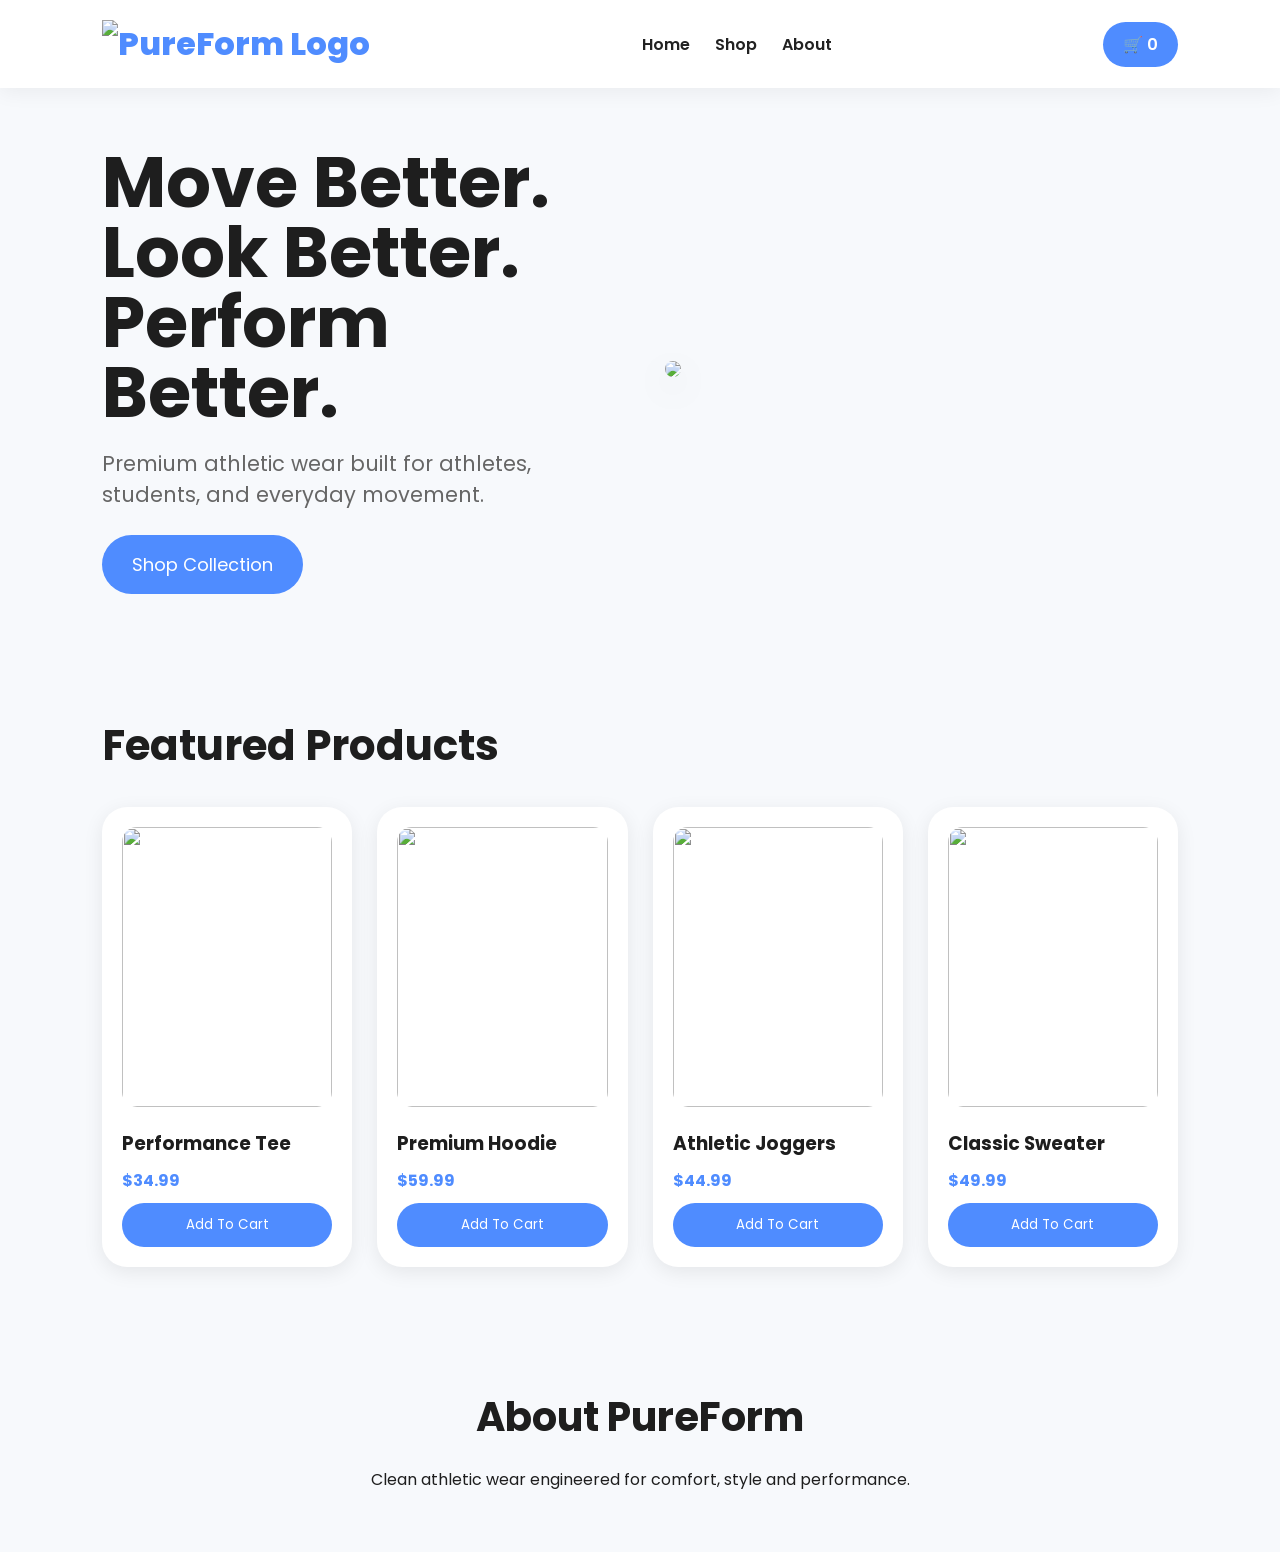
==== index.html @ 81ca189f "Update index.html" ====
<!DOCTYPE html>
<html lang="en">
<head>
<meta charset="UTF-8">
<meta name="viewport" content="width=device-width, initial-scale=1.0">
<title>PureForm</title>
<link rel="stylesheet" href="style.css">
</head>

<body>

<nav>
<div class="logo">
<img src="pureform-logo.png" alt="PureForm Logo">
</div>

<div class="nav-links">
<a href="#">Home</a>
<a href="#shop">Shop</a>
<a href="#about">About</a>
</div>

<div class="cart">
🛒 0
</div>
</nav>

<section class="hero">

<div class="hero-text">

<h1>
Move Better.<br>
Look Better.<br>
Perform Better.
</h1>

<p>
Premium athletic wear built for athletes, students, and everyday movement.
</p>

<button>
Shop Collection
</button>

</div>

<div class="hero-image">

<img src="https://images.unsplash.com/photo-1515886657613-9f3515b0c78f?w=1200">

</div>

</section>

<section id="shop" class="products">

<h2>Featured Products</h2>

<div class="product-grid">

<div class="product-card">
<img src="https://images.unsplash.com/photo-1521572163474-6864f9cf17ab?w=800">
<h3>Performance Tee</h3>
<p>$34.99</p>
<button>Add To Cart</button>
</div>

<div class="product-card">
<img src="https://images.unsplash.com/photo-1556821840-3a63f95609a7?w=800">
<h3>Premium Hoodie</h3>
<p>$59.99</p>
<button>Add To Cart</button>
</div>

<div class="product-card">
<img src="https://images.unsplash.com/photo-1506629905607-343cb1d8f6c8?w=800">
<h3>Athletic Joggers</h3>
<p>$44.99</p>
<button>Add To Cart</button>
</div>

<div class="product-card">
<img src="https://images.unsplash.com/photo-1503341504253-dff4815485f1?w=800">
<h3>Classic Sweater</h3>
<p>$49.99</p>
<button>Add To Cart</button>
</div>

</div>

</section>

<section id="about" class="about">

<h2>About PureForm</h2>

<p>
Clean athletic wear engineered for comfort, style and performance.
</p>

</section>

</body>
</html>
---- style.css ----
@import url('https://fonts.googleapis.com/css2?family=Poppins:wght@300;400;500;600;700;800&display=swap');

*{
margin:0;
padding:0;
box-sizing:border-box;
font-family:'Poppins',sans-serif;
}

body{
background:#f7f9fc;
color:#1e1e1e;
}

nav{
display:flex;
justify-content:space-between;
align-items:center;
padding:20px 8%;
background:white;
box-shadow:0 4px 20px rgba(0,0,0,.06);
position:sticky;
top:0;
z-index:999;
}

.logo{
font-size:32px;
font-weight:800;
color:#4f8cff;
}

.nav-links{
display:flex;
gap:25px;
}

.nav-links a{
text-decoration:none;
color:#222;
font-weight:600;
}

.cart{
background:#4f8cff;
color:white;
padding:10px 20px;
border-radius:999px;
font-weight:600;
}

.hero{
display:grid;
grid-template-columns:1fr 1fr;
padding:60px 8%;
align-items:center;
gap:50px;
}

.hero h1{
font-size:70px;
line-height:1;
margin-bottom:20px;
}

.hero p{
font-size:21px;
color:#666;
margin-bottom:25px;
}

.hero button{
padding:16px 30px;
border:none;
background:#4f8cff;
color:white;
border-radius:999px;
font-size:18px;
cursor:pointer;
}

.hero img{
width:100%;
border-radius:30px;
box-shadow:0 12px 40px rgba(0,0,0,.12);
}

.products{
padding:60px 8%;
}

.products h2{
font-size:42px;
margin-bottom:30px;
}

.product-grid{
display:grid;
grid-template-columns:repeat(auto-fit,minmax(250px,1fr));
gap:25px;
}

.product-card{
background:white;
border-radius:25px;
padding:20px;
box-shadow:0 5px 20px rgba(0,0,0,.08);
}

.product-card img{
width:100%;
height:280px;
object-fit:cover;
border-radius:15px;
}

.product-card h3{
margin-top:15px;
}

.product-card p{
margin:10px 0;
color:#4f8cff;
font-weight:700;
}

.product-card button{
width:100%;
padding:12px;
background:#4f8cff;
color:white;
border:none;
border-radius:999px;
cursor:pointer;
}

.about{
padding:60px 8%;
text-align:center;
}

.about h2{
margin-bottom:20px;
font-size:40px;
}

@media(max-width:900px){

.hero{
grid-template-columns:1fr;
}

.hero h1{
font-size:52px;
}

.nav-links{
display:none;
}

}
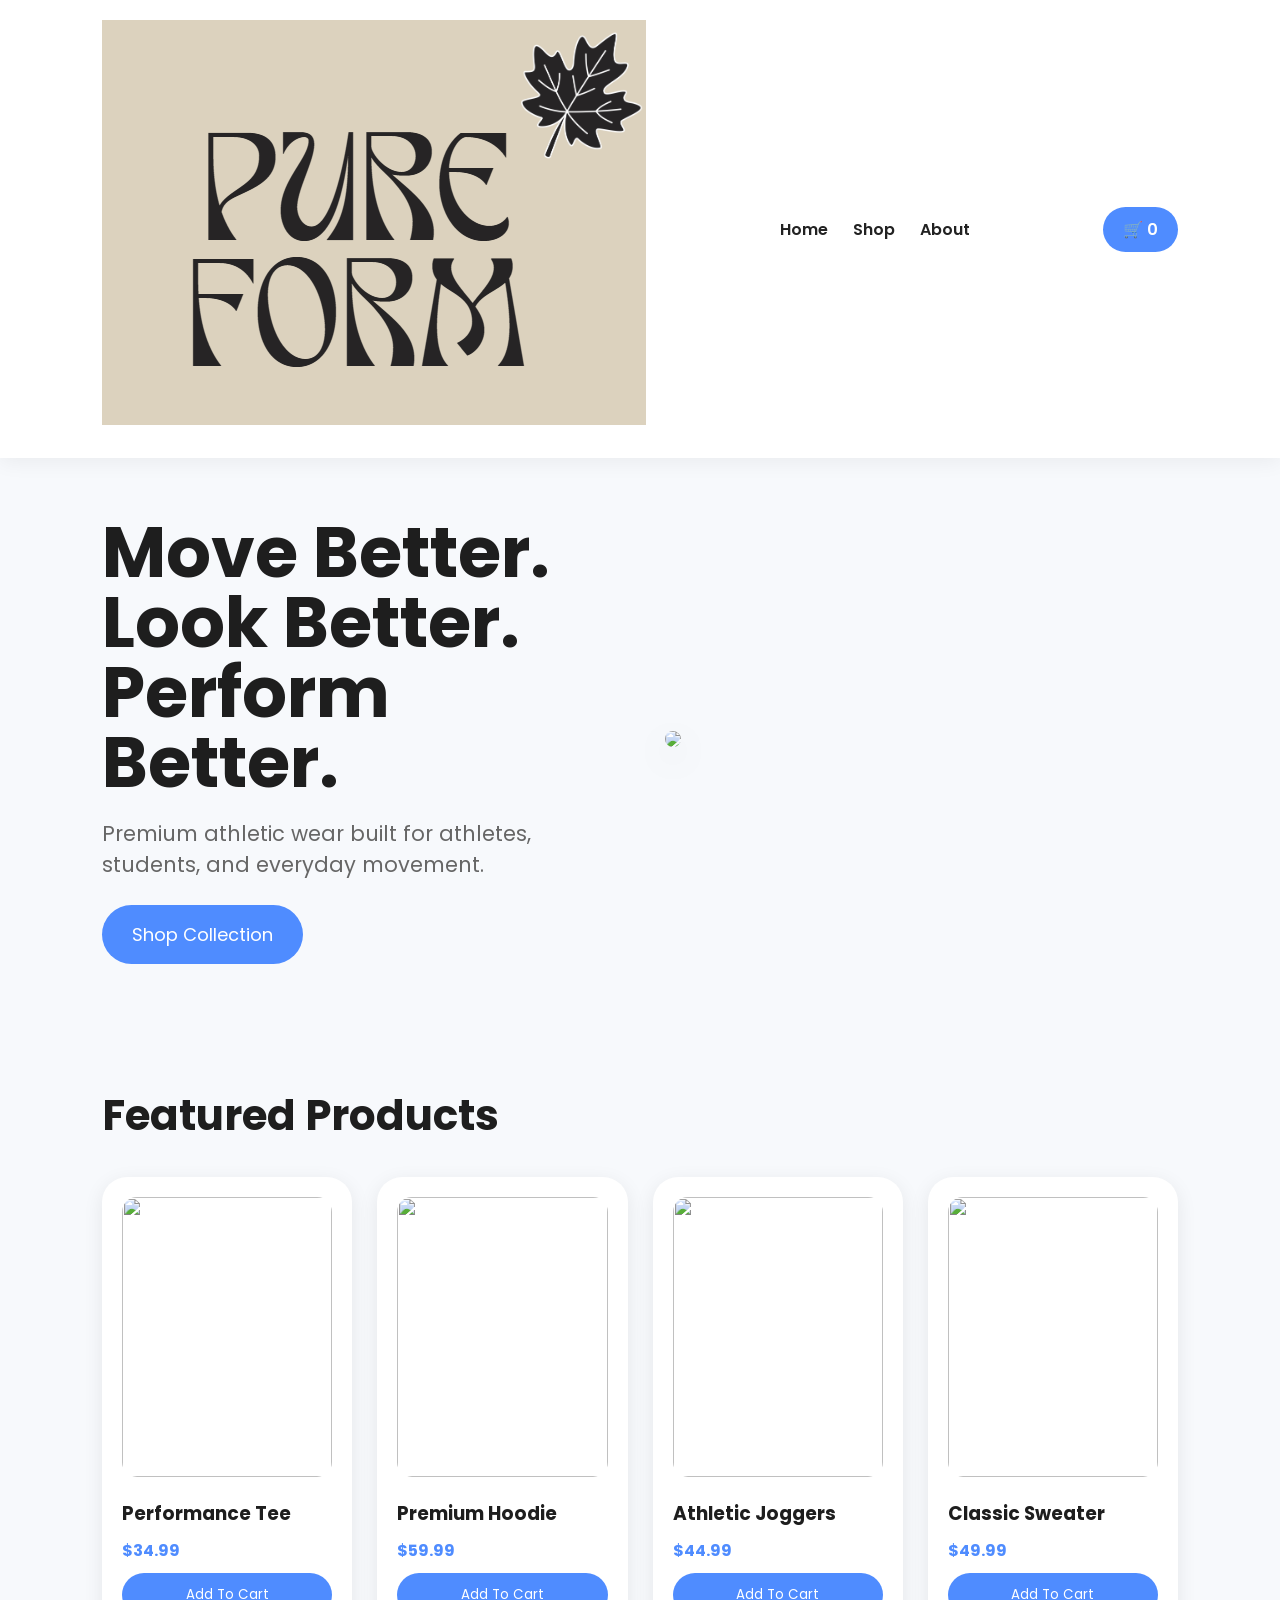
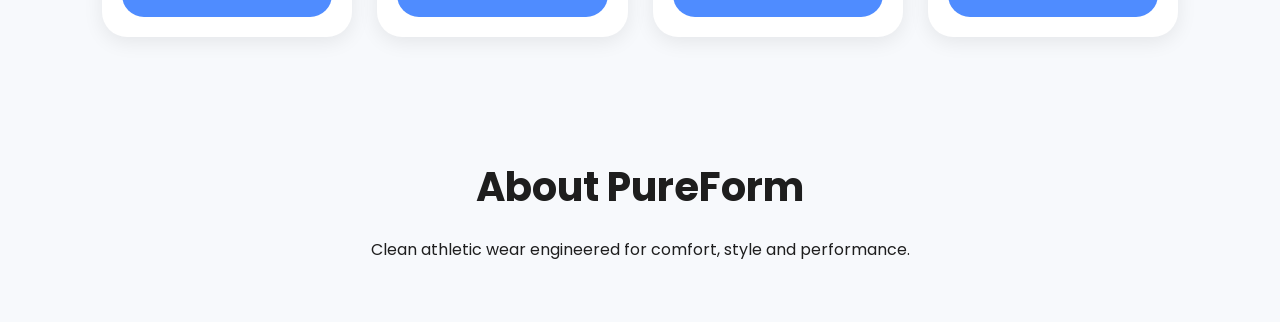
==== commit 9f1f24a4: "Replace logo image with a new screenshot" ====
--- a/index.html
+++ b/index.html
@@ -11,7 +11,7 @@
 
 <nav>
 <div class="logo">
-<img src="pureform-logo.png" alt="PureForm Logo">
+<img src="Screenshot 2026-11-22 224757.png" alt="PureForm Logo">
 </div>
 
 <div class="nav-links">
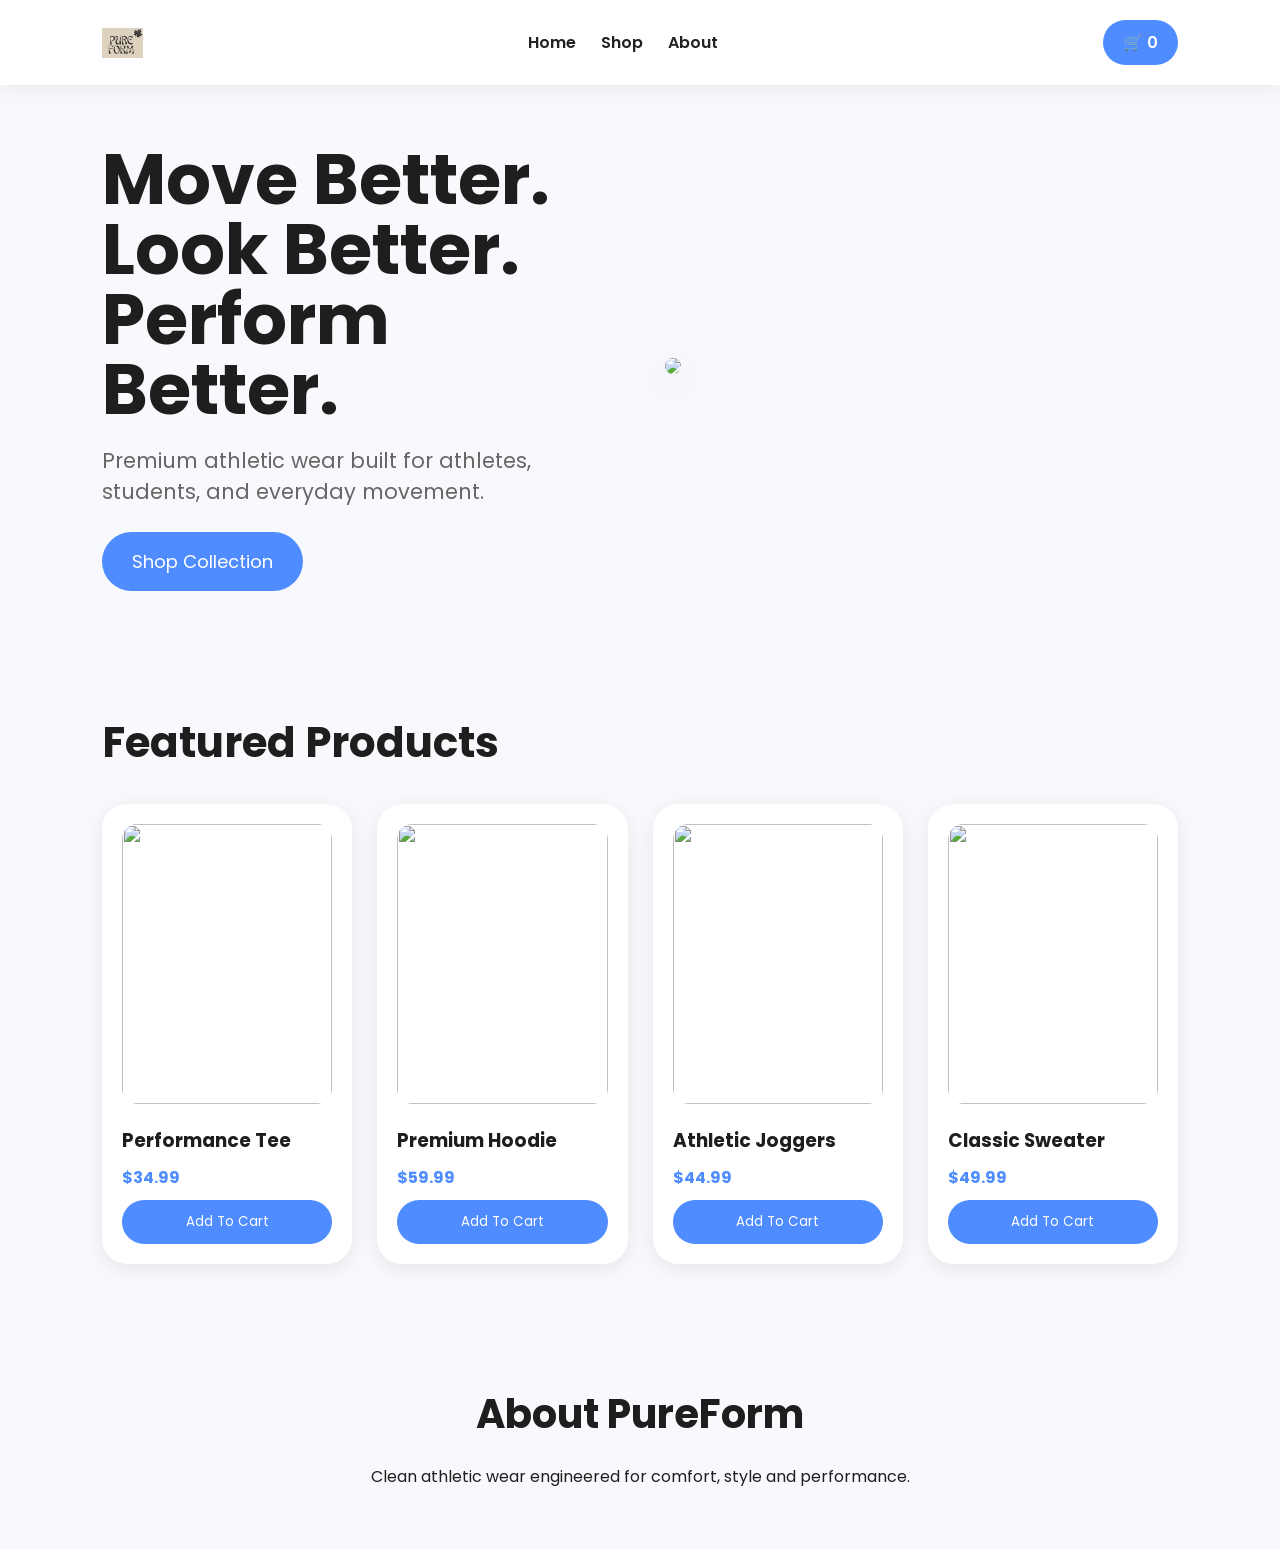
==== commit 36344abe: "Update index.html" ====
--- a/index.html
+++ b/index.html
@@ -47,7 +47,7 @@
 
 <div class="hero-image">
 
-<img src="https://images.unsplash.com/photo-1515886657613-9f3515b0c78f?w=1200">
+<img src="pureform-logo.png">
 
 </div>
 
--- a/style.css
+++ b/style.css
@@ -24,10 +24,10 @@
 z-index:999;
 }
 
-.logo{
-font-size:32px;
-font-weight:800;
-color:#4f8cff;
+.logo img{
+height:30px;
+width:auto;
+display:block;
 }
 
 .nav-links{
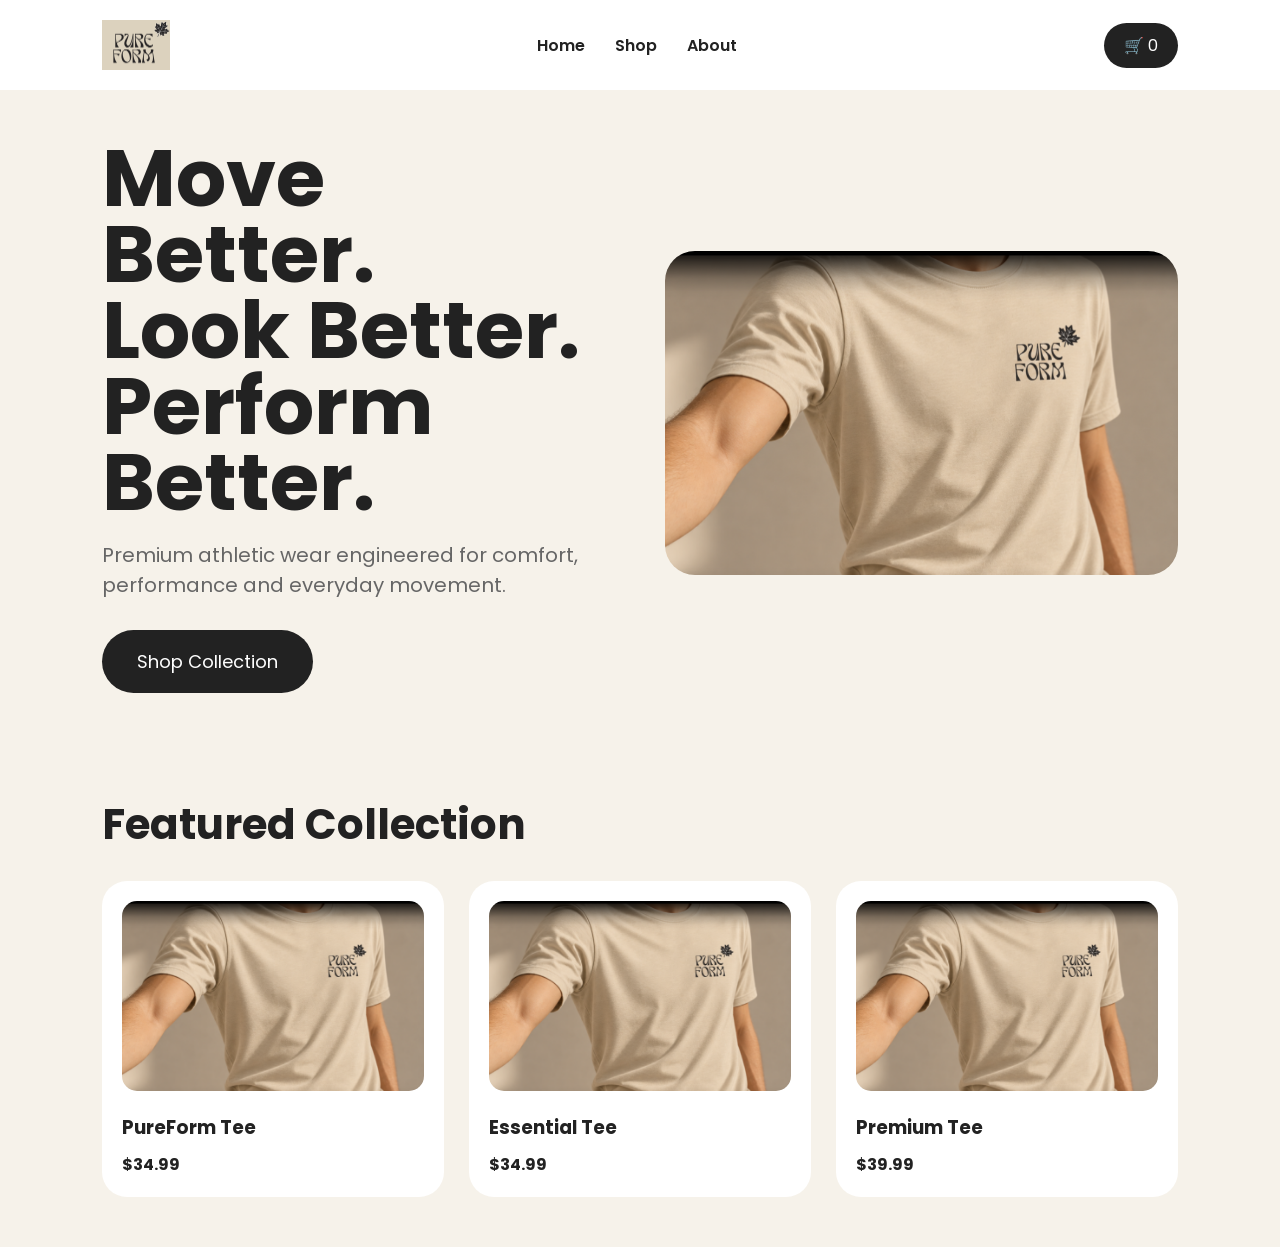
==== commit 8405fd75: "Revise index.html for layout and content updates Updated the HTML structure and styles for better la" ====
--- a/index.html
+++ b/index.html
@@ -3,26 +3,160 @@
 <head>
 <meta charset="UTF-8">
 <meta name="viewport" content="width=device-width, initial-scale=1.0">
+
 <title>PureForm</title>
-<link rel="stylesheet" href="style.css">
+
+<link rel="preconnect" href="https://fonts.googleapis.com">
+<link rel="preconnect" href="https://fonts.gstatic.com" crossorigin>
+<link href="https://fonts.googleapis.com/css2?family=Poppins:wght@300;400;500;600;700;800&display=swap" rel="stylesheet">
+
+<style>
+
+*{
+margin:0;
+padding:0;
+box-sizing:border-box;
+font-family:'Poppins',sans-serif;
+}
+
+body{
+background:#f6f2ea;
+color:#222;
+}
+
+nav{
+display:flex;
+justify-content:space-between;
+align-items:center;
+padding:20px 8%;
+background:white;
+}
+
+nav img{
+height:50px;
+}
+
+.links{
+display:flex;
+gap:30px;
+}
+
+.links a{
+text-decoration:none;
+color:#222;
+font-weight:600;
+}
+
+.cart{
+background:#222;
+color:white;
+padding:10px 20px;
+border-radius:999px;
+}
+
+.hero{
+display:grid;
+grid-template-columns:1fr 1fr;
+align-items:center;
+padding:50px 8%;
+gap:50px;
+}
+
+.hero-text h1{
+font-size:80px;
+line-height:.95;
+margin-bottom:20px;
+}
+
+.hero-text p{
+font-size:20px;
+color:#666;
+margin-bottom:30px;
+}
+
+.hero-text button{
+background:#222;
+color:white;
+border:none;
+padding:18px 35px;
+border-radius:999px;
+font-size:18px;
+cursor:pointer;
+}
+
+.hero-image img{
+width:100%;
+border-radius:30px;
+}
+
+.products{
+padding:50px 8%;
+}
+
+.products h2{
+font-size:42px;
+margin-bottom:25px;
+}
+
+.product-grid{
+display:grid;
+grid-template-columns:repeat(auto-fit,minmax(250px,1fr));
+gap:25px;
+}
+
+.card{
+background:white;
+padding:20px;
+border-radius:25px;
+}
+
+.card img{
+width:100%;
+border-radius:15px;
+margin-bottom:15px;
+}
+
+.price{
+font-weight:700;
+margin-top:10px;
+}
+
+@media(max-width:900px){
+
+.hero{
+grid-template-columns:1fr;
+}
+
+.hero-text h1{
+font-size:55px;
+}
+
+.links{
+display:none;
+}
+
+}
+
+</style>
+
 </head>
 
 <body>
 
 <nav>
-<div class="logo">
-<img src="Screenshot 2026-11-22 224757.png" alt="PureForm Logo">
-</div>
-
-<div class="nav-links">
+
+<img src="Screenshot 2026-11-22 224757.png">
+
+<div class="links">
 <a href="#">Home</a>
-<a href="#shop">Shop</a>
-<a href="#about">About</a>
+<a href="#">Shop</a>
+<a href="#">About</a>
 </div>
 
 <div class="cart">
 🛒 0
 </div>
+
 </nav>
 
 <section class="hero">
@@ -30,13 +164,16 @@
 <div class="hero-text">
 
 <h1>
-Move Better.<br>
-Look Better.<br>
+Move Better.
+<br>
+Look Better.
+<br>
 Perform Better.
 </h1>
 
 <p>
-Premium athletic wear built for athletes, students, and everyday movement.
+Premium athletic wear engineered for comfort,
+performance and everyday movement.
 </p>
 
 <button>
@@ -47,57 +184,37 @@
 
 <div class="hero-image">
 
-<img src="pureform-logo.png">
+<img src="Screenshot 2026-11-23 172952.png">
 
 </div>
 
 </section>
 
-<section id="shop" class="products">
-
-<h2>Featured Products</h2>
+<section class="products">
+
+<h2>Featured Collection</h2>
 
 <div class="product-grid">
 
-<div class="product-card">
-<img src="https://images.unsplash.com/photo-1521572163474-6864f9cf17ab?w=800">
-<h3>Performance Tee</h3>
-<p>$34.99</p>
-<button>Add To Cart</button>
-</div>
-
-<div class="product-card">
-<img src="https://images.unsplash.com/photo-1556821840-3a63f95609a7?w=800">
-<h3>Premium Hoodie</h3>
-<p>$59.99</p>
-<button>Add To Cart</button>
-</div>
-
-<div class="product-card">
-<img src="https://images.unsplash.com/photo-1506629905607-343cb1d8f6c8?w=800">
-<h3>Athletic Joggers</h3>
-<p>$44.99</p>
-<button>Add To Cart</button>
-</div>
-
-<div class="product-card">
-<img src="https://images.unsplash.com/photo-1503341504253-dff4815485f1?w=800">
-<h3>Classic Sweater</h3>
-<p>$49.99</p>
-<button>Add To Cart</button>
-</div>
-
-</div>
-
-</section>
-
-<section id="about" class="about">
-
-<h2>About PureForm</h2>
-
-<p>
-Clean athletic wear engineered for comfort, style and performance.
-</p>
+<div class="card">
+<img src="Screenshot 2026-11-23 172952.png">
+<h3>PureForm Tee</h3>
+<div class="price">$34.99</div>
+</div>
+
+<div class="card">
+<img src="Screenshot 2026-11-23 172952.png">
+<h3>Essential Tee</h3>
+<div class="price">$34.99</div>
+</div>
+
+<div class="card">
+<img src="Screenshot 2026-11-23 172952.png">
+<h3>Premium Tee</h3>
+<div class="price">$39.99</div>
+</div>
+
+</div>
 
 </section>
 
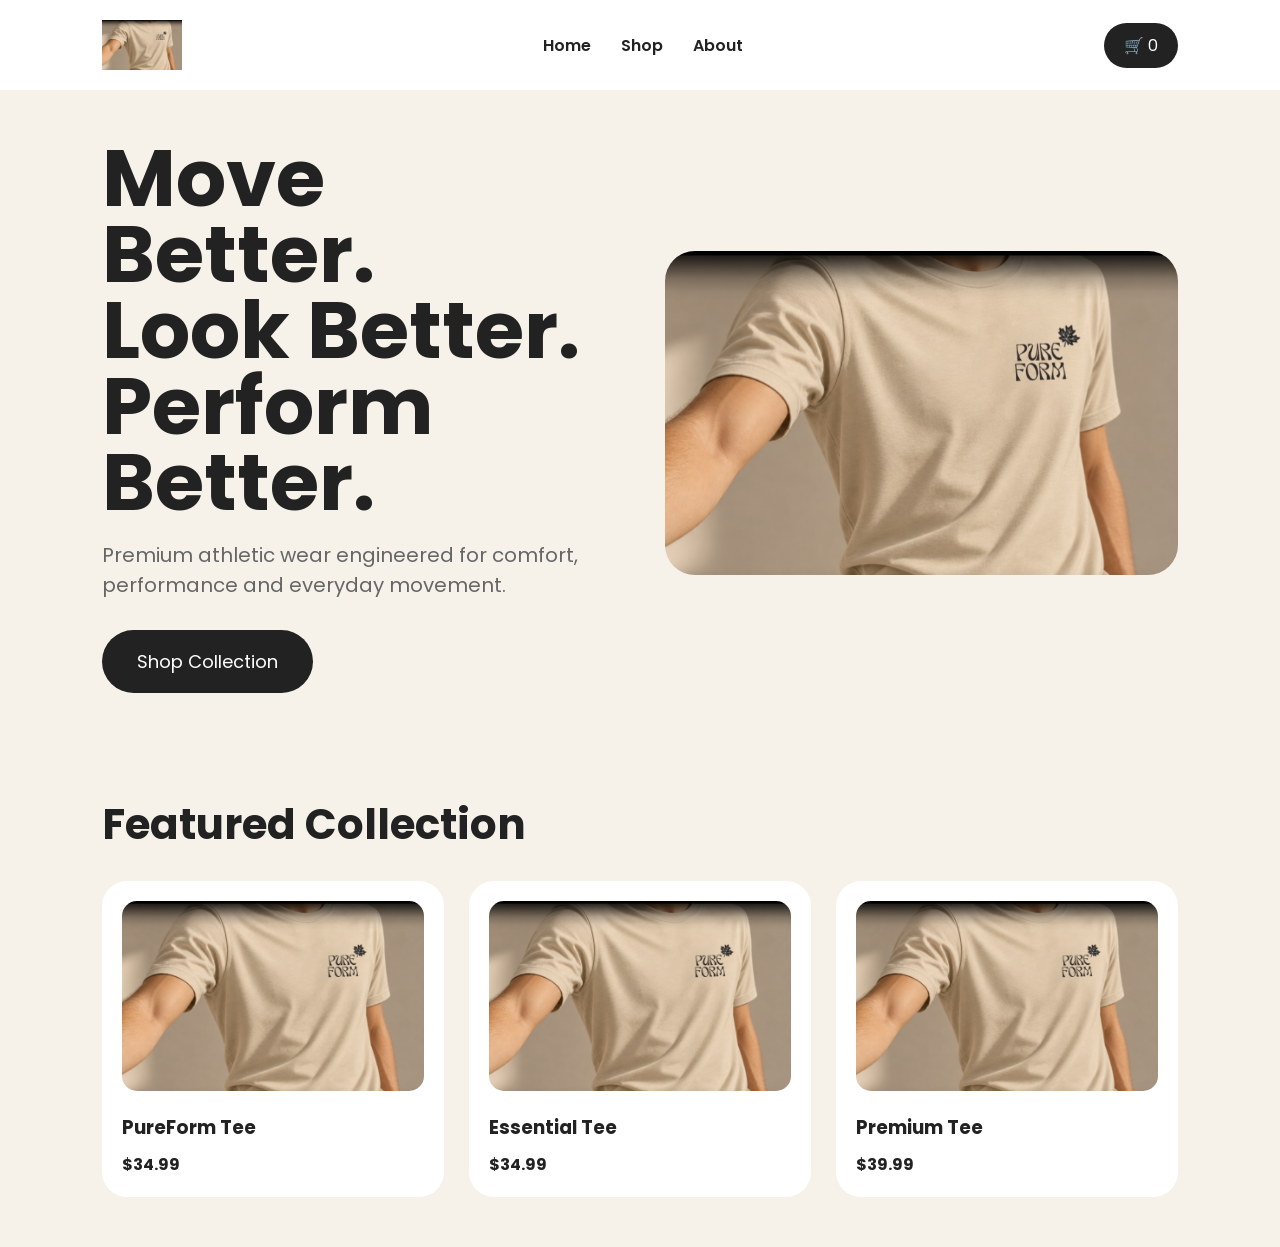
==== commit 33193aa7: "Update index.html" ====
--- a/index.html
+++ b/index.html
@@ -145,7 +145,7 @@
 
 <nav>
 
-<img src="Screenshot 2026-11-22 224757.png">
+<img src="Screenshot 2026-11-23 172952.png">
 
 <div class="links">
 <a href="#">Home</a>
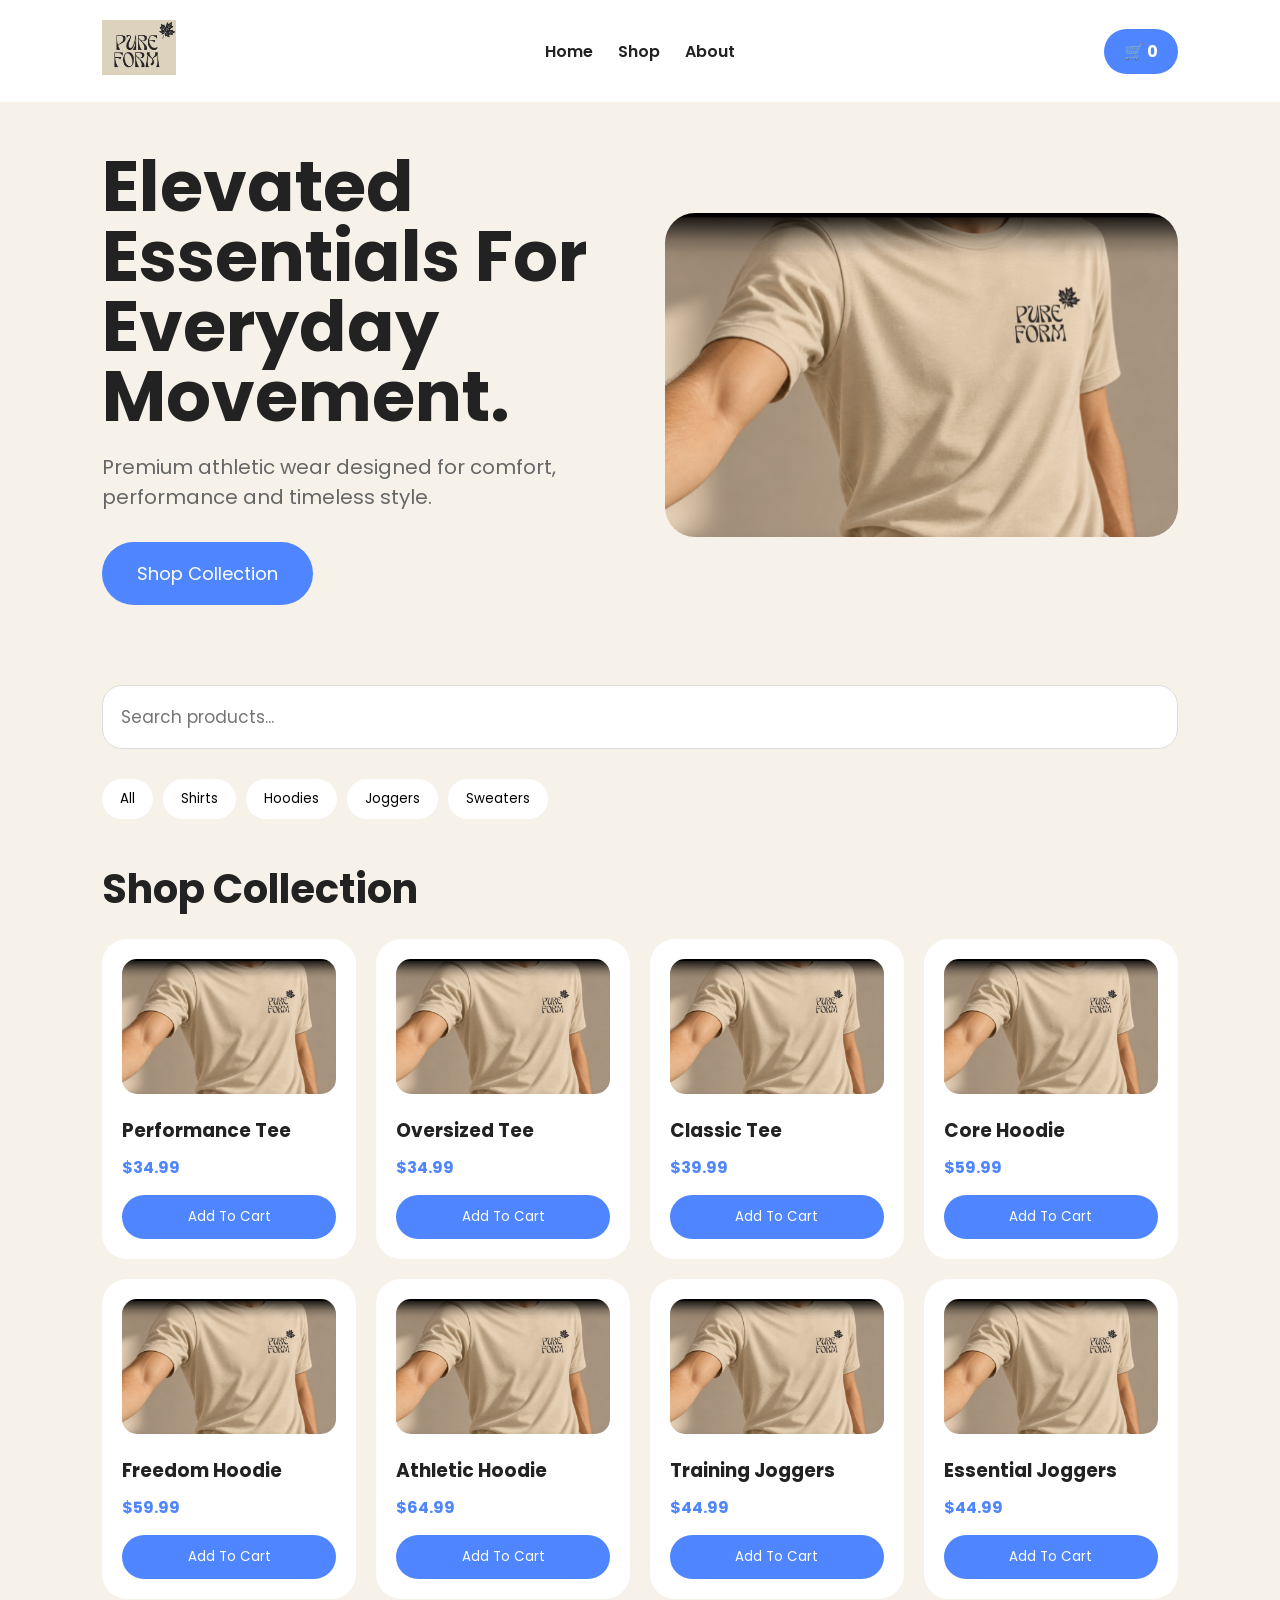
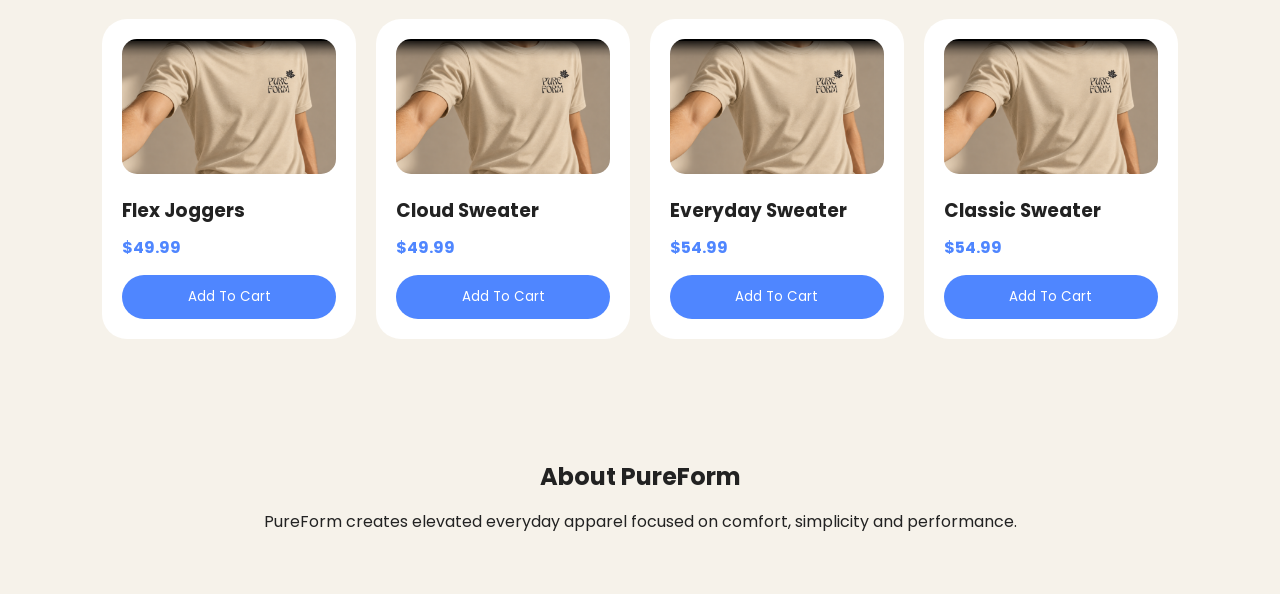
==== commit 43d0481d: "Refactor index.html for styling and content updates" ====
--- a/index.html
+++ b/index.html
@@ -32,13 +32,13 @@
 background:white;
 }
 
-nav img{
-height:50px;
+.logo img{
+height:55px;
 }
 
 .links{
 display:flex;
-gap:30px;
+gap:25px;
 }
 
 .links a{
@@ -48,39 +48,40 @@
 }
 
 .cart{
-background:#222;
+background:#4f86ff;
 color:white;
 padding:10px 20px;
 border-radius:999px;
+font-weight:700;
 }
 
 .hero{
 display:grid;
 grid-template-columns:1fr 1fr;
+gap:50px;
+padding:50px 8%;
 align-items:center;
-padding:50px 8%;
-gap:50px;
-}
-
-.hero-text h1{
-font-size:80px;
-line-height:.95;
+}
+
+.hero h1{
+font-size:70px;
+line-height:1;
 margin-bottom:20px;
 }
 
-.hero-text p{
+.hero p{
 font-size:20px;
 color:#666;
 margin-bottom:30px;
 }
 
-.hero-text button{
-background:#222;
-color:white;
+.hero button{
 border:none;
 padding:18px 35px;
+background:#4f86ff;
+color:white;
+font-size:18px;
 border-radius:999px;
-font-size:18px;
 cursor:pointer;
 }
 
@@ -89,25 +90,52 @@
 border-radius:30px;
 }
 
+.search-section{
+padding:30px 8%;
+}
+
+.search-section input{
+width:100%;
+padding:18px;
+border-radius:20px;
+border:1px solid #ddd;
+font-size:17px;
+}
+
+.categories{
+padding:0 8% 20px;
+display:flex;
+gap:10px;
+flex-wrap:wrap;
+}
+
+.categories button{
+padding:10px 18px;
+border:none;
+background:white;
+border-radius:999px;
+cursor:pointer;
+}
+
 .products{
-padding:50px 8%;
+padding:20px 8% 60px;
 }
 
 .products h2{
-font-size:42px;
-margin-bottom:25px;
+font-size:40px;
+margin-bottom:20px;
 }
 
 .product-grid{
 display:grid;
 grid-template-columns:repeat(auto-fit,minmax(250px,1fr));
-gap:25px;
+gap:20px;
 }
 
 .card{
 background:white;
+border-radius:25px;
 padding:20px;
-border-radius:25px;
 }
 
 .card img{
@@ -116,9 +144,33 @@
 margin-bottom:15px;
 }
 
+.card h3{
+margin-bottom:10px;
+}
+
 .price{
 font-weight:700;
-margin-top:10px;
+color:#4f86ff;
+margin-bottom:15px;
+}
+
+.card button{
+width:100%;
+padding:12px;
+border:none;
+background:#4f86ff;
+color:white;
+border-radius:999px;
+cursor:pointer;
+}
+
+.about{
+padding:60px 8%;
+text-align:center;
+}
+
+.about h2{
+margin-bottom:15px;
 }
 
 @media(max-width:900px){
@@ -127,58 +179,54 @@
 grid-template-columns:1fr;
 }
 
-.hero-text h1{
-font-size:55px;
-}
-
-.links{
-display:none;
+.hero h1{
+font-size:50px;
 }
 
 }
 
 </style>
-
 </head>
 
 <body>
 
 <nav>
 
-<img src="Screenshot 2026-11-23 172952.png">
+<div class="logo">
+<img src="Screenshot 2026-11-22 224757.png">
+</div>
 
 <div class="links">
 <a href="#">Home</a>
-<a href="#">Shop</a>
-<a href="#">About</a>
+<a href="#shop">Shop</a>
+<a href="#about">About</a>
 </div>
 
 <div class="cart">
-🛒 0
+🛒 <span id="cartCount">0</span>
 </div>
 
 </nav>
 
 <section class="hero">
 
-<div class="hero-text">
+<div>
 
 <h1>
-Move Better.
-<br>
-Look Better.
-<br>
-Perform Better.
+Elevated Essentials
+For Everyday
+Movement.
 </h1>
 
 <p>
-Premium athletic wear engineered for comfort,
-performance and everyday movement.
+Premium athletic wear designed for comfort, performance and timeless style.
 </p>
 
+<a href="#shop">
 <button>
 Shop Collection
 </button>
+</a>
 
 </div>
 
@@ -190,33 +238,141 @@
 
 </section>
 
-<section class="products">
-
-<h2>Featured Collection</h2>
+<section class="search-section">
+
+<input id="search"
+type="text"
+placeholder="Search products...">
+
+</section>
+
+<section class="categories">
+
+<button>All</button>
+<button>Shirts</button>
+<button>Hoodies</button>
+<button>Joggers</button>
+<button>Sweaters</button>
+
+</section>
+
+<section id="shop" class="products">
+
+<h2>Shop Collection</h2>
 
 <div class="product-grid">
 
 <div class="card">
 <img src="Screenshot 2026-11-23 172952.png">
-<h3>PureForm Tee</h3>
+<h3>Performance Tee</h3>
 <div class="price">$34.99</div>
-</div>
-
-<div class="card">
-<img src="Screenshot 2026-11-23 172952.png">
-<h3>Essential Tee</h3>
+<button onclick="addCart()">Add To Cart</button>
+</div>
+
+<div class="card">
+<img src="Screenshot 2026-11-23 172952.png">
+<h3>Oversized Tee</h3>
 <div class="price">$34.99</div>
-</div>
-
-<div class="card">
-<img src="Screenshot 2026-11-23 172952.png">
-<h3>Premium Tee</h3>
+<button onclick="addCart()">Add To Cart</button>
+</div>
+
+<div class="card">
+<img src="Screenshot 2026-11-23 172952.png">
+<h3>Classic Tee</h3>
 <div class="price">$39.99</div>
-</div>
-
-</div>
-
-</section>
+<button onclick="addCart()">Add To Cart</button>
+</div>
+
+<div class="card">
+<img src="Screenshot 2026-11-23 172952.png">
+<h3>Core Hoodie</h3>
+<div class="price">$59.99</div>
+<button onclick="addCart()">Add To Cart</button>
+</div>
+
+<div class="card">
+<img src="Screenshot 2026-11-23 172952.png">
+<h3>Freedom Hoodie</h3>
+<div class="price">$59.99</div>
+<button onclick="addCart()">Add To Cart</button>
+</div>
+
+<div class="card">
+<img src="Screenshot 2026-11-23 172952.png">
+<h3>Athletic Hoodie</h3>
+<div class="price">$64.99</div>
+<button onclick="addCart()">Add To Cart</button>
+</div>
+
+<div class="card">
+<img src="Screenshot 2026-11-23 172952.png">
+<h3>Training Joggers</h3>
+<div class="price">$44.99</div>
+<button onclick="addCart()">Add To Cart</button>
+</div>
+
+<div class="card">
+<img src="Screenshot 2026-11-23 172952.png">
+<h3>Essential Joggers</h3>
+<div class="price">$44.99</div>
+<button onclick="addCart()">Add To Cart</button>
+</div>
+
+<div class="card">
+<img src="Screenshot 2026-11-23 172952.png">
+<h3>Flex Joggers</h3>
+<div class="price">$49.99</div>
+<button onclick="addCart()">Add To Cart</button>
+</div>
+
+<div class="card">
+<img src="Screenshot 2026-11-23 172952.png">
+<h3>Cloud Sweater</h3>
+<div class="price">$49.99</div>
+<button onclick="addCart()">Add To Cart</button>
+</div>
+
+<div class="card">
+<img src="Screenshot 2026-11-23 172952.png">
+<h3>Everyday Sweater</h3>
+<div class="price">$54.99</div>
+<button onclick="addCart()">Add To Cart</button>
+</div>
+
+<div class="card">
+<img src="Screenshot 2026-11-23 172952.png">
+<h3>Classic Sweater</h3>
+<div class="price">$54.99</div>
+<button onclick="addCart()">Add To Cart</button>
+</div>
+
+</div>
+
+</section>
+
+<section id="about" class="about">
+
+<h2>About PureForm</h2>
+
+<p>
+PureForm creates elevated everyday apparel focused on comfort, simplicity and performance.
+</p>
+
+</section>
+
+<script>
+
+let cart = 0;
+
+function addCart(){
+
+cart++;
+
+document.getElementById("cartCount").innerText = cart;
+
+}
+
+</script>
 
 </body>
 </html>
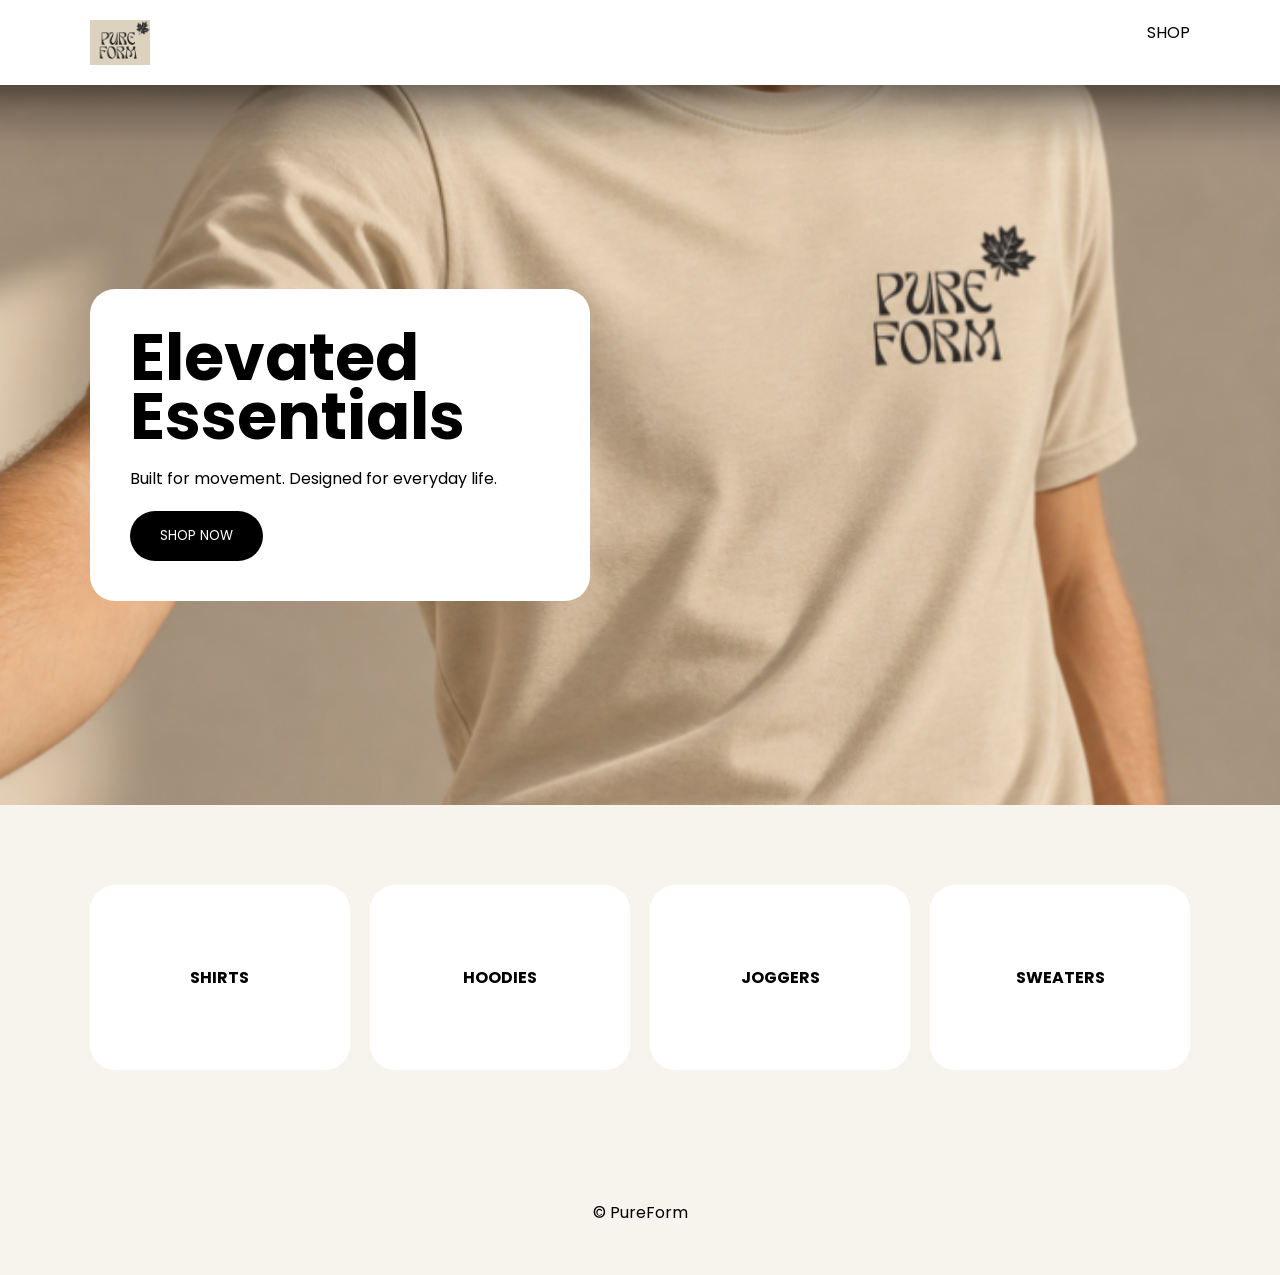
==== commit 891ab657: "Refactor HTML structure and styles" ====
--- a/index.html
+++ b/index.html
@@ -1,17 +1,10 @@
 <!DOCTYPE html>
-<html lang="en">
+<html>
 <head>
-<meta charset="UTF-8">
-<meta name="viewport" content="width=device-width, initial-scale=1.0">
-
 <title>PureForm</title>
-
-<link rel="preconnect" href="https://fonts.googleapis.com">
-<link rel="preconnect" href="https://fonts.gstatic.com" crossorigin>
-<link href="https://fonts.googleapis.com/css2?family=Poppins:wght@300;400;500;600;700;800&display=swap" rel="stylesheet">
+<link rel="stylesheet" href="https://fonts.googleapis.com/css2?family=Poppins:wght@300;400;500;600;700&display=swap">
 
 <style>
-
 *{
 margin:0;
 padding:0;
@@ -20,171 +13,75 @@
 }
 
 body{
-background:#f6f2ea;
-color:#222;
+background:#f7f4ee;
 }
 
 nav{
 display:flex;
 justify-content:space-between;
-align-items:center;
-padding:20px 8%;
+padding:20px 7%;
 background:white;
 }
 
-.logo img{
-height:55px;
+.hero{
+height:80vh;
+background:url("Screenshot 2026-11-23 172952.png");
+background-size:cover;
+background-position:center;
+display:flex;
+align-items:center;
+padding:0 7%;
 }
 
-.links{
-display:flex;
-gap:25px;
+.hero-content{
+background:white;
+padding:40px;
+border-radius:25px;
+max-width:500px;
 }
 
-.links a{
-text-decoration:none;
-color:#222;
-font-weight:600;
+.hero h1{
+font-size:65px;
+line-height:.9;
 }
 
-.cart{
-background:#4f86ff;
+.hero p{
+margin:20px 0;
+}
+
+.hero button{
+padding:15px 30px;
+border:none;
+background:black;
 color:white;
-padding:10px 20px;
-border-radius:999px;
+border-radius:50px;
+cursor:pointer;
+}
+
+.categories{
+padding:80px 7%;
+display:grid;
+grid-template-columns:repeat(4,1fr);
+gap:20px;
+}
+
+.category{
+background:white;
+padding:80px 20px;
+text-align:center;
+border-radius:25px;
 font-weight:700;
 }
 
-.hero{
-display:grid;
-grid-template-columns:1fr 1fr;
-gap:50px;
-padding:50px 8%;
-align-items:center;
-}
-
-.hero h1{
-font-size:70px;
-line-height:1;
-margin-bottom:20px;
-}
-
-.hero p{
-font-size:20px;
-color:#666;
-margin-bottom:30px;
-}
-
-.hero button{
-border:none;
-padding:18px 35px;
-background:#4f86ff;
-color:white;
-font-size:18px;
-border-radius:999px;
-cursor:pointer;
-}
-
-.hero-image img{
-width:100%;
-border-radius:30px;
-}
-
-.search-section{
-padding:30px 8%;
-}
-
-.search-section input{
-width:100%;
-padding:18px;
-border-radius:20px;
-border:1px solid #ddd;
-font-size:17px;
-}
-
-.categories{
-padding:0 8% 20px;
-display:flex;
-gap:10px;
-flex-wrap:wrap;
-}
-
-.categories button{
-padding:10px 18px;
-border:none;
-background:white;
-border-radius:999px;
-cursor:pointer;
-}
-
-.products{
-padding:20px 8% 60px;
-}
-
-.products h2{
-font-size:40px;
-margin-bottom:20px;
-}
-
-.product-grid{
-display:grid;
-grid-template-columns:repeat(auto-fit,minmax(250px,1fr));
-gap:20px;
-}
-
-.card{
-background:white;
-border-radius:25px;
-padding:20px;
-}
-
-.card img{
-width:100%;
-border-radius:15px;
-margin-bottom:15px;
-}
-
-.card h3{
-margin-bottom:10px;
-}
-
-.price{
-font-weight:700;
-color:#4f86ff;
-margin-bottom:15px;
-}
-
-.card button{
-width:100%;
-padding:12px;
-border:none;
-background:#4f86ff;
-color:white;
-border-radius:999px;
-cursor:pointer;
-}
-
-.about{
-padding:60px 8%;
+footer{
+padding:50px;
 text-align:center;
 }
 
-.about h2{
-margin-bottom:15px;
+a{
+text-decoration:none;
+color:black;
 }
-
-@media(max-width:900px){
-
-.hero{
-grid-template-columns:1fr;
-}
-
-.hero h1{
-font-size:50px;
-}
-
-}
-
 </style>
 </head>
 
@@ -192,187 +89,51 @@
 
 <nav>
 
-<div class="logo">
-<img src="Screenshot 2026-11-22 224757.png">
-</div>
+<img src="Screenshot 2026-11-22 224757.png" height="45">
 
-<div class="links">
-<a href="#">Home</a>
-<a href="#shop">Shop</a>
-<a href="#about">About</a>
-</div>
-
-<div class="cart">
-🛒 <span id="cartCount">0</span>
+<div>
+<a href="shop.html">SHOP</a>
 </div>
 
 </nav>
 
 <section class="hero">
 
-<div>
+<div class="hero-content">
 
 <h1>
 Elevated Essentials
-For Everyday
-Movement.
 </h1>
 
 <p>
-Premium athletic wear designed for comfort, performance and timeless style.
+Built for movement.
+Designed for everyday life.
 </p>
 
-<a href="#shop">
+<a href="shop.html">
 <button>
-Shop Collection
+SHOP NOW
 </button>
 </a>
 
 </div>
 
-<div class="hero-image">
-
-<img src="Screenshot 2026-11-23 172952.png">
-
-</div>
-
-</section>
-
-<section class="search-section">
-
-<input id="search"
-type="text"
-placeholder="Search products...">
-
 </section>
 
 <section class="categories">
 
-<button>All</button>
-<button>Shirts</button>
-<button>Hoodies</button>
-<button>Joggers</button>
-<button>Sweaters</button>
+<div class="category">SHIRTS</div>
+<div class="category">HOODIES</div>
+<div class="category">JOGGERS</div>
+<div class="category">SWEATERS</div>
 
 </section>
 
-<section id="shop" class="products">
+<footer>
 
-<h2>Shop Collection</h2>
+© PureForm
 
-<div class="product-grid">
-
-<div class="card">
-<img src="Screenshot 2026-11-23 172952.png">
-<h3>Performance Tee</h3>
-<div class="price">$34.99</div>
-<button onclick="addCart()">Add To Cart</button>
-</div>
-
-<div class="card">
-<img src="Screenshot 2026-11-23 172952.png">
-<h3>Oversized Tee</h3>
-<div class="price">$34.99</div>
-<button onclick="addCart()">Add To Cart</button>
-</div>
-
-<div class="card">
-<img src="Screenshot 2026-11-23 172952.png">
-<h3>Classic Tee</h3>
-<div class="price">$39.99</div>
-<button onclick="addCart()">Add To Cart</button>
-</div>
-
-<div class="card">
-<img src="Screenshot 2026-11-23 172952.png">
-<h3>Core Hoodie</h3>
-<div class="price">$59.99</div>
-<button onclick="addCart()">Add To Cart</button>
-</div>
-
-<div class="card">
-<img src="Screenshot 2026-11-23 172952.png">
-<h3>Freedom Hoodie</h3>
-<div class="price">$59.99</div>
-<button onclick="addCart()">Add To Cart</button>
-</div>
-
-<div class="card">
-<img src="Screenshot 2026-11-23 172952.png">
-<h3>Athletic Hoodie</h3>
-<div class="price">$64.99</div>
-<button onclick="addCart()">Add To Cart</button>
-</div>
-
-<div class="card">
-<img src="Screenshot 2026-11-23 172952.png">
-<h3>Training Joggers</h3>
-<div class="price">$44.99</div>
-<button onclick="addCart()">Add To Cart</button>
-</div>
-
-<div class="card">
-<img src="Screenshot 2026-11-23 172952.png">
-<h3>Essential Joggers</h3>
-<div class="price">$44.99</div>
-<button onclick="addCart()">Add To Cart</button>
-</div>
-
-<div class="card">
-<img src="Screenshot 2026-11-23 172952.png">
-<h3>Flex Joggers</h3>
-<div class="price">$49.99</div>
-<button onclick="addCart()">Add To Cart</button>
-</div>
-
-<div class="card">
-<img src="Screenshot 2026-11-23 172952.png">
-<h3>Cloud Sweater</h3>
-<div class="price">$49.99</div>
-<button onclick="addCart()">Add To Cart</button>
-</div>
-
-<div class="card">
-<img src="Screenshot 2026-11-23 172952.png">
-<h3>Everyday Sweater</h3>
-<div class="price">$54.99</div>
-<button onclick="addCart()">Add To Cart</button>
-</div>
-
-<div class="card">
-<img src="Screenshot 2026-11-23 172952.png">
-<h3>Classic Sweater</h3>
-<div class="price">$54.99</div>
-<button onclick="addCart()">Add To Cart</button>
-</div>
-
-</div>
-
-</section>
-
-<section id="about" class="about">
-
-<h2>About PureForm</h2>
-
-<p>
-PureForm creates elevated everyday apparel focused on comfort, simplicity and performance.
-</p>
-
-</section>
-
-<script>
-
-let cart = 0;
-
-function addCart(){
-
-cart++;
-
-document.getElementById("cartCount").innerText = cart;
-
-}
-
-</script>
+</footer>
 
 </body>
 </html>
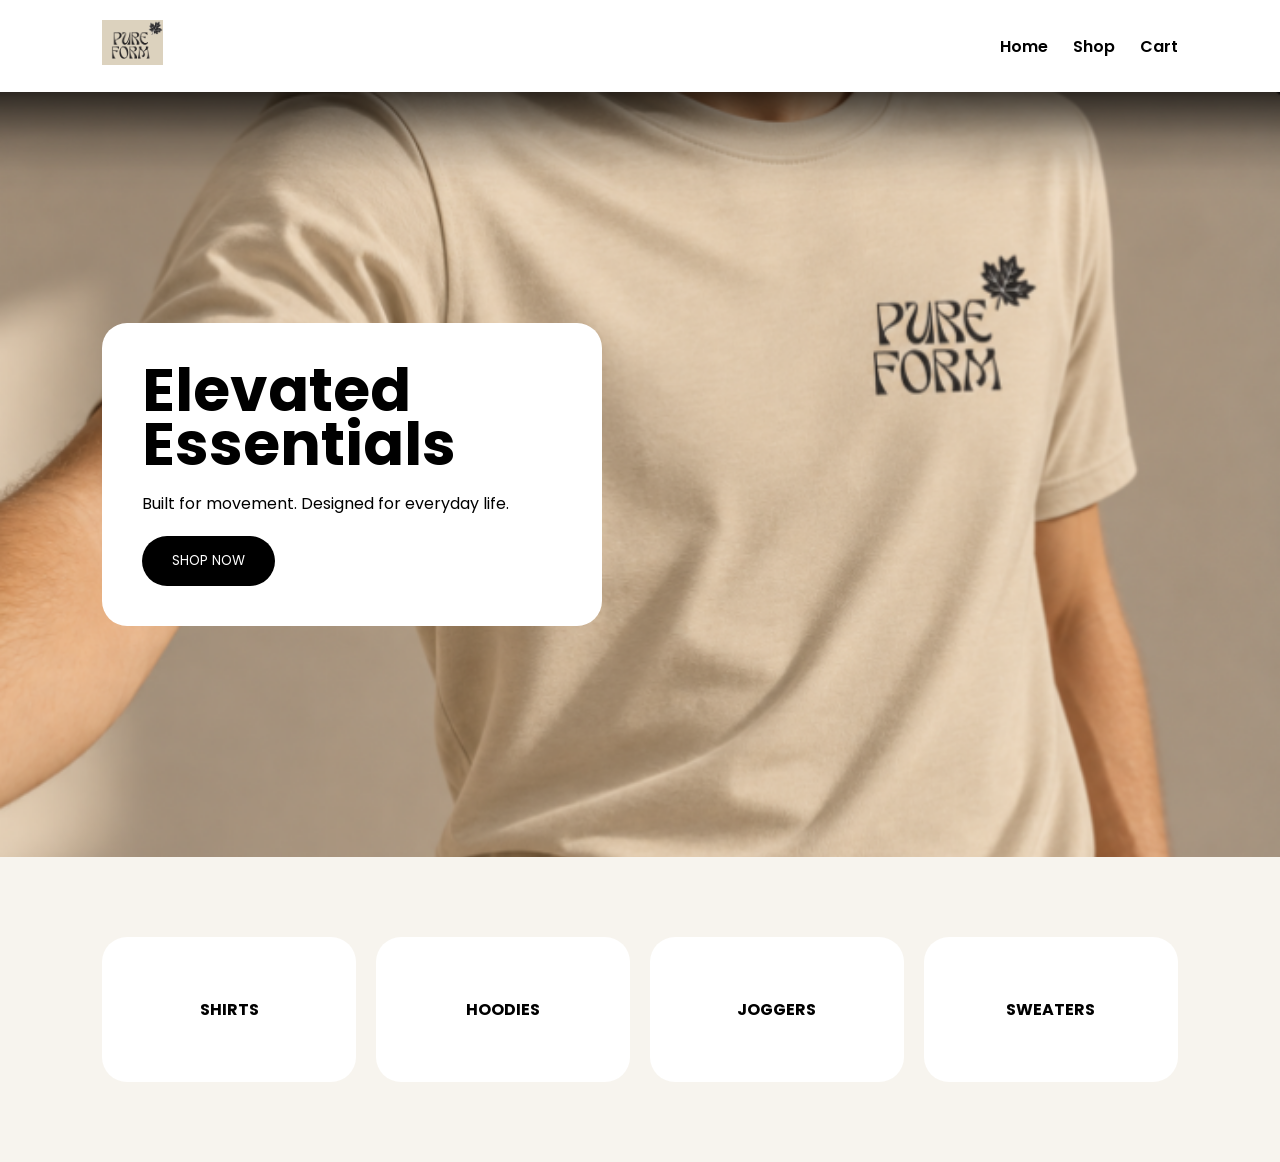
==== commit 12e3822d: "Refactor HTML structure and update styles" ====
--- a/index.html
+++ b/index.html
@@ -1,15 +1,20 @@
 <!DOCTYPE html>
 <html>
 <head>
+<meta charset="UTF-8">
+<meta name="viewport" content="width=device-width, initial-scale=1.0">
+
 <title>PureForm</title>
-<link rel="stylesheet" href="https://fonts.googleapis.com/css2?family=Poppins:wght@300;400;500;600;700&display=swap">
+
+<link href="https://fonts.googleapis.com/css2?family=Poppins:wght@300;400;500;600;700;800&display=swap" rel="stylesheet">
 
 <style>
+
 *{
 margin:0;
 padding:0;
 box-sizing:border-box;
-font-family:'Poppins',sans-serif;
+font-family:Poppins,sans-serif;
 }
 
 body{
@@ -19,21 +24,37 @@
 nav{
 display:flex;
 justify-content:space-between;
-padding:20px 7%;
+align-items:center;
+padding:20px 8%;
 background:white;
 }
 
+.logo img{
+height:45px;
+}
+
+.nav-links{
+display:flex;
+gap:25px;
+}
+
+.nav-links a{
+text-decoration:none;
+color:black;
+font-weight:600;
+}
+
 .hero{
-height:80vh;
+height:85vh;
 background:url("Screenshot 2026-11-23 172952.png");
 background-size:cover;
 background-position:center;
 display:flex;
 align-items:center;
-padding:0 7%;
+padding:0 8%;
 }
 
-.hero-content{
+.hero-box{
 background:white;
 padding:40px;
 border-radius:25px;
@@ -41,7 +62,7 @@
 }
 
 .hero h1{
-font-size:65px;
+font-size:60px;
 line-height:.9;
 }
 
@@ -49,17 +70,17 @@
 margin:20px 0;
 }
 
-.hero button{
+button{
 padding:15px 30px;
 border:none;
+border-radius:50px;
 background:black;
 color:white;
-border-radius:50px;
 cursor:pointer;
 }
 
 .categories{
-padding:80px 7%;
+padding:80px 8%;
 display:grid;
 grid-template-columns:repeat(4,1fr);
 gap:20px;
@@ -67,43 +88,37 @@
 
 .category{
 background:white;
-padding:80px 20px;
+padding:60px;
 text-align:center;
 border-radius:25px;
 font-weight:700;
 }
 
-footer{
-padding:50px;
-text-align:center;
-}
+</style>
 
-a{
-text-decoration:none;
-color:black;
-}
-</style>
 </head>
 
 <body>
 
 <nav>
 
-<img src="Screenshot 2026-11-22 224757.png" height="45">
+<a href="index.html" class="logo">
+<img src="Screenshot 2026-11-22 224757.png">
+</a>
 
-<div>
-<a href="shop.html">SHOP</a>
+<div class="nav-links">
+<a href="index.html">Home</a>
+<a href="shop.html">Shop</a>
+<a href="cart.html">Cart</a>
 </div>
 
 </nav>
 
 <section class="hero">
 
-<div class="hero-content">
+<div class="hero-box">
 
-<h1>
-Elevated Essentials
-</h1>
+<h1>Elevated Essentials</h1>
 
 <p>
 Built for movement.
@@ -129,11 +144,5 @@
 
 </section>
 
-<footer>
-
-© PureForm
-
-</footer>
-
 </body>
 </html>
